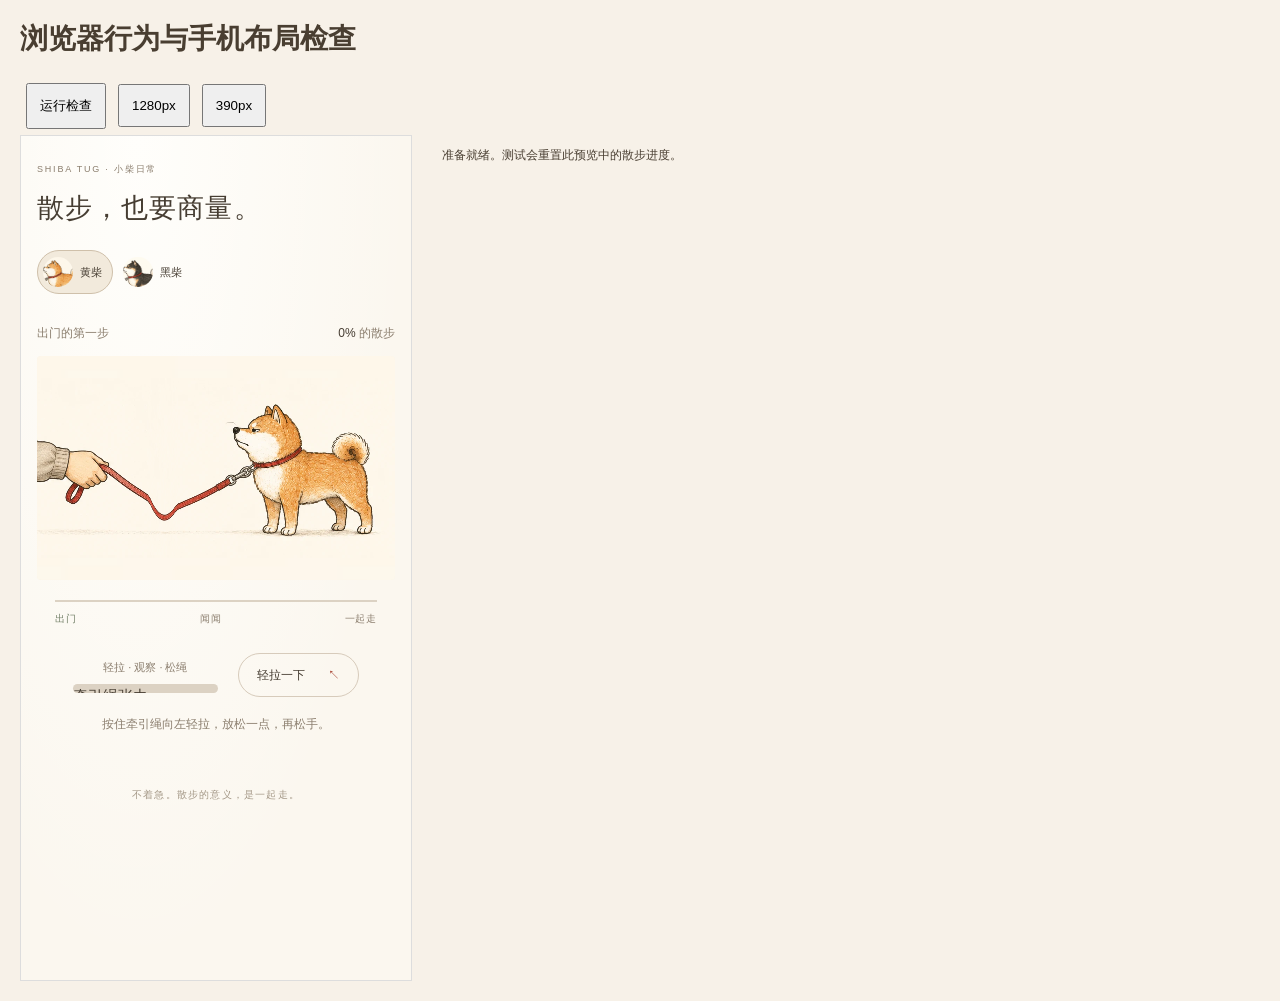
==== tests/browser-check.html @ a0f44a63 "fix: apply pointer feedback immediately and verify release edge cases" ====
<!doctype html><html lang="zh-CN"><meta charset="utf-8"><title>柴犬浏览器检查</title>
<style>body{font:14px system-ui;background:#f7f1e8;color:#493e31;margin:20px}button{padding:12px;margin:6px}pre{white-space:pre-wrap;font:12px/1.5 monospace}iframe{display:block;border:1px solid #ddd;width:390px;height:844px;background:#fbf7ef}main{display:flex;gap:30px}section{flex:1}</style>
<h1>浏览器行为与手机布局检查</h1><button id="run">运行检查</button><button id="desktop">1280px</button><button id="mobile">390px</button><main><iframe id="game" src="../index.html" title="测试中的柴犬游戏"></iframe><section><pre id="output">准备就绪。测试会重置此预览中的散步进度。</pre></section></main>
<script>
const f=document.querySelector('#game'),out=document.querySelector('#output');
document.querySelector('#desktop').onclick=()=>f.style.width='1280px';document.querySelector('#mobile').onclick=()=>f.style.width='390px';
const sleep=ms=>new Promise(r=>setTimeout(r,ms));
async function until(fn,limit=5000){const start=performance.now();while(!fn()){if(performance.now()-start>limit)throw Error('等待状态超时');await sleep(25)}}
document.querySelector('#run').onclick=async()=>{
 out.textContent='';const log=s=>out.textContent+=s+'\n',check=(ok,label)=>{if(!ok)throw Error(label);log('PASS '+label)};
 const w=f.contentWindow,d=f.contentDocument,$=id=>d.getElementById(id),stage=$('stage');
 const send=(type,x,pointerType='mouse')=>stage.dispatchEvent(new w.PointerEvent(type,{bubbles:true,cancelable:true,clientX:x,clientY:stage.getBoundingClientRect().top+100,pointerId:7,button:0,isPrimary:true,pointerType}));
 try{
  await until(()=>stage.dataset.state==='idle'||stage.dataset.state==='complete');
  if(stage.dataset.state==='complete')$('restart').click();
  d.querySelector('button[data-breed="yellow"]').click();await until(()=>stage.dataset.breed==='yellow',15000);
  const width=stage.getBoundingClientRect().width,start=width*.7;
  const old=Number(stage.dataset.progress);
  send('pointerdown',start);send('pointermove',start-10,'touch');await sleep(40);send('pointerup',start-10,'touch');
  check(Number(stage.dataset.progress)>old,'10px 短拉有进度（合成触摸 PointerEvent）');
  send('pointerdown',start);send('pointermove',start-width*.11);await sleep(40);
  check(stage.dataset.state==='dragging','松手收尾可立即被打断');
  const fixed=stage.dataset.progress;send('pointercancel',start);await sleep(800);
  check(stage.dataset.progress===fixed&&stage.dataset.state==='idle','取消不提交预览');
  send('pointerdown',start);send('pointerup',start-width*.23);await sleep(900);
  check(stage.dataset.progress===fixed,'猛拉触发拒绝、不奖励距离');
  // Mutation timing measures JS input -> DOM feedback, NOT physical input-to-photon.
  const samples=[],feedback=[];let drawMs=0,drawCalls=0;const context=$('scene').getContext('2d'),originalDraw=context.drawImage;context.drawImage=function(...args){const t=performance.now();const r=originalDraw.apply(this,args);drawMs+=performance.now()-t;drawCalls++;return r;};send('pointerdown',start);
  for(let i=0;i<40;i++){
    const begin=performance.now();send('pointermove',start-width*(.05+(i%10)*.008));feedback.push(performance.now()-begin);if(!(Number(stage.dataset.tension)>0))throw Error('同步张力反馈缺失');
    await new Promise(r=>w.requestAnimationFrame(r));if(!(Number(stage.dataset.tension)>0))throw Error('张力未在刷新回调更新');samples.push(performance.now()-begin);
  }
  send('pointercancel',start);context.drawImage=originalDraw;log('METRIC canvas draw CPU='+drawMs.toFixed(2)+'ms, calls='+drawCalls);samples.sort((a,b)=>a-b);
  feedback.sort((a,b)=>a-b);log('METRIC input dispatch → DOM feedback ms: median='+feedback[20].toFixed(2)+', p95='+feedback[38].toFixed(2));
  log('METRIC input dispatch → next rAF ms: median='+samples[20].toFixed(2)+', p95='+samples[38].toFixed(2));
  const before=stage.dataset.progress;
  d.querySelector('button[data-breed="black"]').click();await until(()=>stage.dataset.breed==='black',15000);
  check(stage.dataset.progress===before,'切换黑柴保留进度');
  $('leashControl').click();await sleep(30);
  d.querySelector('button[data-breed="yellow"]').click();await until(()=>stage.dataset.breed==='yellow',15000);
  await sleep(900);check(stage.dataset.state==='idle','动画中切换不被旧播放覆盖');
  while(stage.dataset.progress!=='1'){$('leashControl').click();await sleep(35)}
  await until(()=>stage.dataset.state==='complete');await sleep(1800);
  check(stage.dataset.state==='complete'&&!$('result').hidden,'完成结果持续显示');
  $('restart').click();await sleep(100);check(stage.dataset.progress==='0'&&stage.dataset.state==='idle','重新开始清除进度');
  const assets=[...Object.values(w.ShibaFrames),...Object.values(w.ShibaBlackFrames)];
  await Promise.all(assets.map(src=>new Promise((resolve,reject)=>{const img=new w.Image();img.onload=async()=>{await img.decode();if(img.naturalWidth!==1536||img.naturalHeight!==512)reject(Error('尺寸错误 '+src));else resolve()};img.onerror=()=>reject(Error('资源缺失 '+src));img.src=new URL(src,d.baseURI).href})));
  check(true,assets.length+' 张动作资源可加载和解码');
  check(d.documentElement.scrollWidth<=d.documentElement.clientWidth,'手机布局无横向溢出');
  log('DONE。仍需真实鼠标/键盘与视觉检查；合成触摸不是实体手机测试。');
 }catch(e){log('FAIL '+e.message)}
};
</script></html>
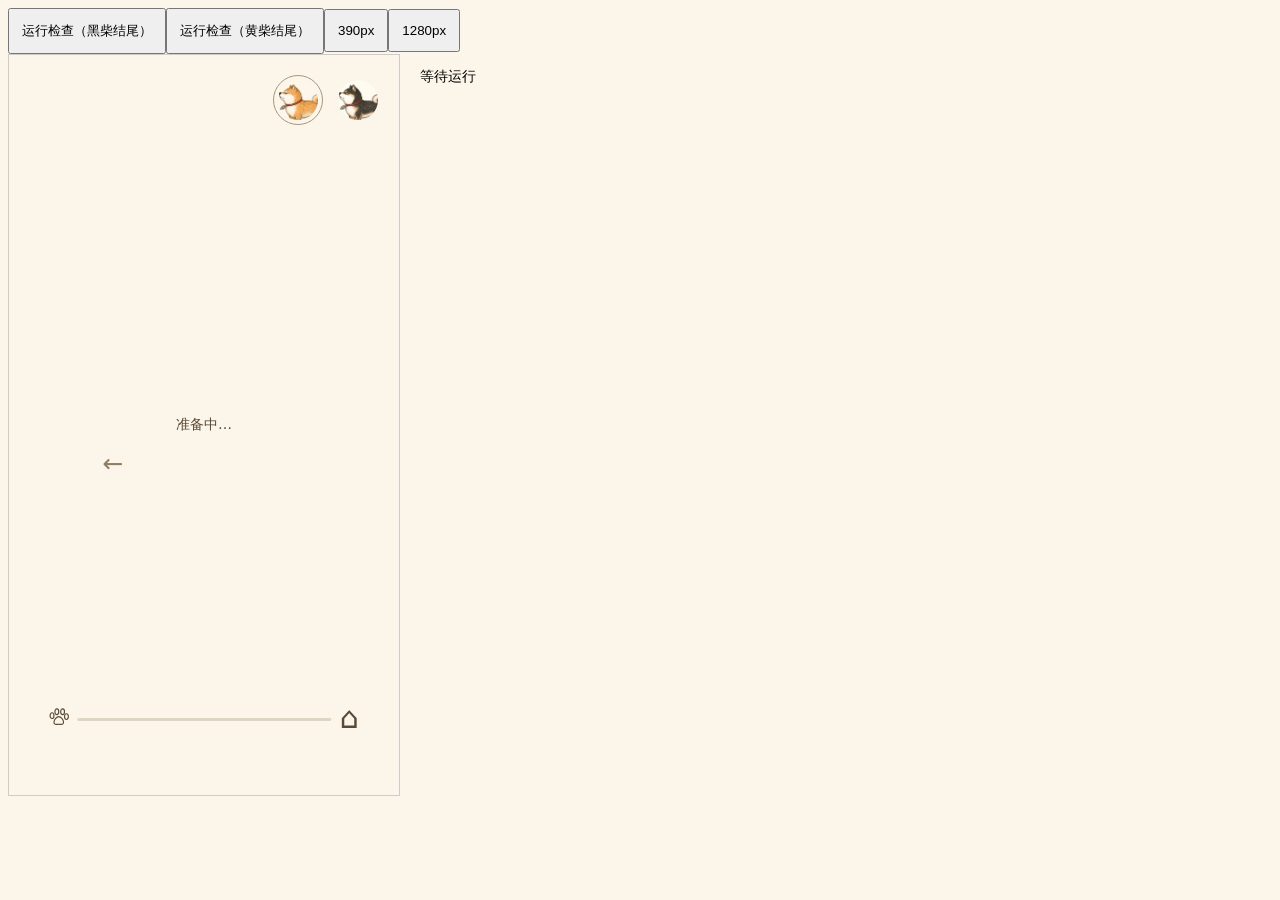
==== commit ac96269c: "feat: finish homecoming camera and verify immersive drag experience" ====
--- a/tests/browser-check.html
+++ b/tests/browser-check.html
@@ -1,53 +1,24 @@
-<!doctype html><html lang="zh-CN"><meta charset="utf-8"><title>柴犬浏览器检查</title>
-<style>body{font:14px system-ui;background:#f7f1e8;color:#493e31;margin:20px}button{padding:12px;margin:6px}pre{white-space:pre-wrap;font:12px/1.5 monospace}iframe{display:block;border:1px solid #ddd;width:390px;height:844px;background:#fbf7ef}main{display:flex;gap:30px}section{flex:1}</style>
-<h1>浏览器行为与手机布局检查</h1><button id="run">运行检查</button><button id="desktop">1280px</button><button id="mobile">390px</button><main><iframe id="game" src="../index.html" title="测试中的柴犬游戏"></iframe><section><pre id="output">准备就绪。测试会重置此预览中的散步进度。</pre></section></main>
-<script>
-const f=document.querySelector('#game'),out=document.querySelector('#output');
-document.querySelector('#desktop').onclick=()=>f.style.width='1280px';document.querySelector('#mobile').onclick=()=>f.style.width='390px';
-const sleep=ms=>new Promise(r=>setTimeout(r,ms));
-async function until(fn,limit=5000){const start=performance.now();while(!fn()){if(performance.now()-start>limit)throw Error('等待状态超时');await sleep(25)}}
-document.querySelector('#run').onclick=async()=>{
- out.textContent='';const log=s=>out.textContent+=s+'\n',check=(ok,label)=>{if(!ok)throw Error(label);log('PASS '+label)};
- const w=f.contentWindow,d=f.contentDocument,$=id=>d.getElementById(id),stage=$('stage');
- const send=(type,x,pointerType='mouse')=>stage.dispatchEvent(new w.PointerEvent(type,{bubbles:true,cancelable:true,clientX:x,clientY:stage.getBoundingClientRect().top+100,pointerId:7,button:0,isPrimary:true,pointerType}));
- try{
-  await until(()=>stage.dataset.state==='idle'||stage.dataset.state==='complete');
-  if(stage.dataset.state==='complete')$('restart').click();
-  d.querySelector('button[data-breed="yellow"]').click();await until(()=>stage.dataset.breed==='yellow',15000);
-  const width=stage.getBoundingClientRect().width,start=width*.7;
-  const old=Number(stage.dataset.progress);
-  send('pointerdown',start);send('pointermove',start-10,'touch');await sleep(40);send('pointerup',start-10,'touch');
-  check(Number(stage.dataset.progress)>old,'10px 短拉有进度（合成触摸 PointerEvent）');
-  send('pointerdown',start);send('pointermove',start-width*.11);await sleep(40);
-  check(stage.dataset.state==='dragging','松手收尾可立即被打断');
-  const fixed=stage.dataset.progress;send('pointercancel',start);await sleep(800);
-  check(stage.dataset.progress===fixed&&stage.dataset.state==='idle','取消不提交预览');
-  send('pointerdown',start);send('pointerup',start-width*.23);await sleep(900);
-  check(stage.dataset.progress===fixed,'猛拉触发拒绝、不奖励距离');
-  // Mutation timing measures JS input -> DOM feedback, NOT physical input-to-photon.
-  const samples=[],feedback=[];let drawMs=0,drawCalls=0;const context=$('scene').getContext('2d'),originalDraw=context.drawImage;context.drawImage=function(...args){const t=performance.now();const r=originalDraw.apply(this,args);drawMs+=performance.now()-t;drawCalls++;return r;};send('pointerdown',start);
-  for(let i=0;i<40;i++){
-    const begin=performance.now();send('pointermove',start-width*(.05+(i%10)*.008));feedback.push(performance.now()-begin);if(!(Number(stage.dataset.tension)>0))throw Error('同步张力反馈缺失');
-    await new Promise(r=>w.requestAnimationFrame(r));if(!(Number(stage.dataset.tension)>0))throw Error('张力未在刷新回调更新');samples.push(performance.now()-begin);
-  }
-  send('pointercancel',start);context.drawImage=originalDraw;log('METRIC canvas draw CPU='+drawMs.toFixed(2)+'ms, calls='+drawCalls);samples.sort((a,b)=>a-b);
-  feedback.sort((a,b)=>a-b);log('METRIC input dispatch → DOM feedback ms: median='+feedback[20].toFixed(2)+', p95='+feedback[38].toFixed(2));
-  log('METRIC input dispatch → next rAF ms: median='+samples[20].toFixed(2)+', p95='+samples[38].toFixed(2));
-  const before=stage.dataset.progress;
-  d.querySelector('button[data-breed="black"]').click();await until(()=>stage.dataset.breed==='black',15000);
-  check(stage.dataset.progress===before,'切换黑柴保留进度');
-  $('leashControl').click();await sleep(30);
-  d.querySelector('button[data-breed="yellow"]').click();await until(()=>stage.dataset.breed==='yellow',15000);
-  await sleep(900);check(stage.dataset.state==='idle','动画中切换不被旧播放覆盖');
-  while(stage.dataset.progress!=='1'){$('leashControl').click();await sleep(35)}
-  await until(()=>stage.dataset.state==='complete');await sleep(1800);
-  check(stage.dataset.state==='complete'&&!$('result').hidden,'完成结果持续显示');
-  $('restart').click();await sleep(100);check(stage.dataset.progress==='0'&&stage.dataset.state==='idle','重新开始清除进度');
-  const assets=[...Object.values(w.ShibaFrames),...Object.values(w.ShibaBlackFrames)];
-  await Promise.all(assets.map(src=>new Promise((resolve,reject)=>{const img=new w.Image();img.onload=async()=>{await img.decode();if(img.naturalWidth!==1536||img.naturalHeight!==512)reject(Error('尺寸错误 '+src));else resolve()};img.onerror=()=>reject(Error('资源缺失 '+src));img.src=new URL(src,d.baseURI).href})));
-  check(true,assets.length+' 张动作资源可加载和解码');
-  check(d.documentElement.scrollWidth<=d.documentElement.clientWidth,'手机布局无横向溢出');
-  log('DONE。仍需真实鼠标/键盘与视觉检查；合成触摸不是实体手机测试。');
- }catch(e){log('FAIL '+e.message)}
-};
-</script></html>
+<!doctype html><html lang="zh-CN"><meta charset="utf-8"><title>拉绳遛柴验证</title><style>body{font:14px system-ui;background:#fcf6ea}button{padding:12px}main{display:flex;gap:20px}iframe{width:390px;height:740px;border:1px solid #ccc;flex-shrink:0}pre{white-space:pre-wrap}</style><button id="run">运行检查（黑柴结尾）</button><button id="yellowEnd">运行检查（黄柴结尾）</button><button id="mobile">390px</button><button id="desktop">1280px</button><main><iframe id="game" src="../index.html" title="游戏验证"></iframe><pre id="output">等待运行</pre></main><script>
+const f=document.querySelector('#game'),out=document.querySelector('#output'),sleep=ms=>new Promise(r=>setTimeout(r,ms));
+document.querySelector('#mobile').onclick=()=>f.style.width='390px';document.querySelector('#desktop').onclick=()=>f.style.width='1280px';
+async function until(fn,limit=12000){let at=performance.now();while(!fn()){if(performance.now()-at>limit)throw Error('等待超时');await sleep(25)}}
+document.querySelector('#yellowEnd').onclick=()=>{document.querySelector('#run').dataset.ending='yellow';document.querySelector('#run').click()};
+document.querySelector('#run').onclick=async()=>{out.textContent='';const log=s=>out.textContent+=s+'\n',ok=(v,s)=>{if(!v)throw Error(s);log('PASS '+s)};const w=f.contentWindow,d=f.contentDocument,$=id=>d.getElementById(id),stage=$('stage');
+const send=(type,t=0,target=$('ropeHit'))=>{const b=stage.getBoundingClientRect();target.dispatchEvent(new w.PointerEvent(type,{bubbles:true,cancelable:true,clientX:b.left+b.width*.7-t*w.ShibaRules.pullLength(b.width),clientY:b.top+b.height*.6,pointerId:7,pointerType:'touch',button:0,isPrimary:true}))};
+const pull=async(t)=>{send('pointerdown');send('pointermove',t);const predicted=+stage.dataset.preview;send('pointerup',t);await sleep(850);return predicted;};
+try{
+ await until(()=>stage.dataset.state==='idle'||stage.dataset.state==='complete');if(stage.dataset.state==='complete')$('restart').click();
+ send('pointerdown',0,stage);ok(stage.dataset.state==='idle','空白处不能拉绳');
+ send('pointerdown');send('pointermove',.5);const preview=+stage.dataset.preview;ok(preview>0&&+stage.dataset.progress===0,'拖动立即预览，不提前结算');send('pointerup',.5);await sleep(900);ok(Math.abs(+stage.dataset.progress-preview)<.001,'松手收益与预览一致');
+ const saved=+stage.dataset.progress;send('pointerdown');send('pointermove',1);ok(+stage.dataset.preview===0,'过拉无收益');send('pointermove',.5);await sleep(200);ok(+stage.dataset.preview>0,'回松保持后恢复');send('pointercancel');ok(+stage.dataset.progress===saved&&+stage.dataset.preview===0,'取消撤销预览');
+ await pull(.6);send('pointerdown');send('pointermove',.4);ok(stage.dataset.state==='dragging','连续拖拽可开始');send('pointercancel');
+ const samples=[],rafSamples=[];send('pointerdown');for(let i=0;i<30;i++){const at=performance.now();send('pointermove',.3+i%5*.04);samples.push(performance.now()-at);await new Promise(r=>w.requestAnimationFrame(r));rafSamples.push(performance.now()-at)}send('pointercancel');samples.sort((a,b)=>a-b);rafSamples.sort((a,b)=>a-b);log('METRIC dispatch→feedback median/P95 '+samples[15].toFixed(2)+'/'+samples[28].toFixed(2)+' ms');log('METRIC next rAF median/P95 '+rafSamples[15].toFixed(2)+'/'+rafSamples[28].toFixed(2)+' ms');
+ const before=stage.dataset.progress;d.querySelector('[data-breed="black"]').click();await until(()=>stage.dataset.breed==='black');ok(stage.dataset.progress===before,'换黑柴保留进度');
+ send('pointerdown');send('pointermove',1);send('pointerup',1);await sleep(250);ok(stage.dataset.state==='settling','黑柴得意反应');await sleep(800);
+ if(document.querySelector('#run').dataset.ending==='yellow'){d.querySelector('[data-breed=yellow]').click();await until(()=>stage.dataset.breed==='yellow')}
+ for(let i=0;i<16&&+stage.dataset.progress<1;i++)await pull(.67);
+ await until(()=>stage.dataset.state==='complete');ok(+stage.dataset.endingProgress===1,'走进家门、回头结尾完成');ok(!$('restart').hidden,'重玩可用');
+ ok(d.documentElement.scrollWidth<=d.documentElement.clientWidth,'布局无横向溢出');
+ delete document.querySelector('#run').dataset.ending;log('DONE：合成触摸检查完成；实体鼠标与最终画面单独检查。');
+}catch(e){log('FAIL '+e.message)}
+};</script></html>
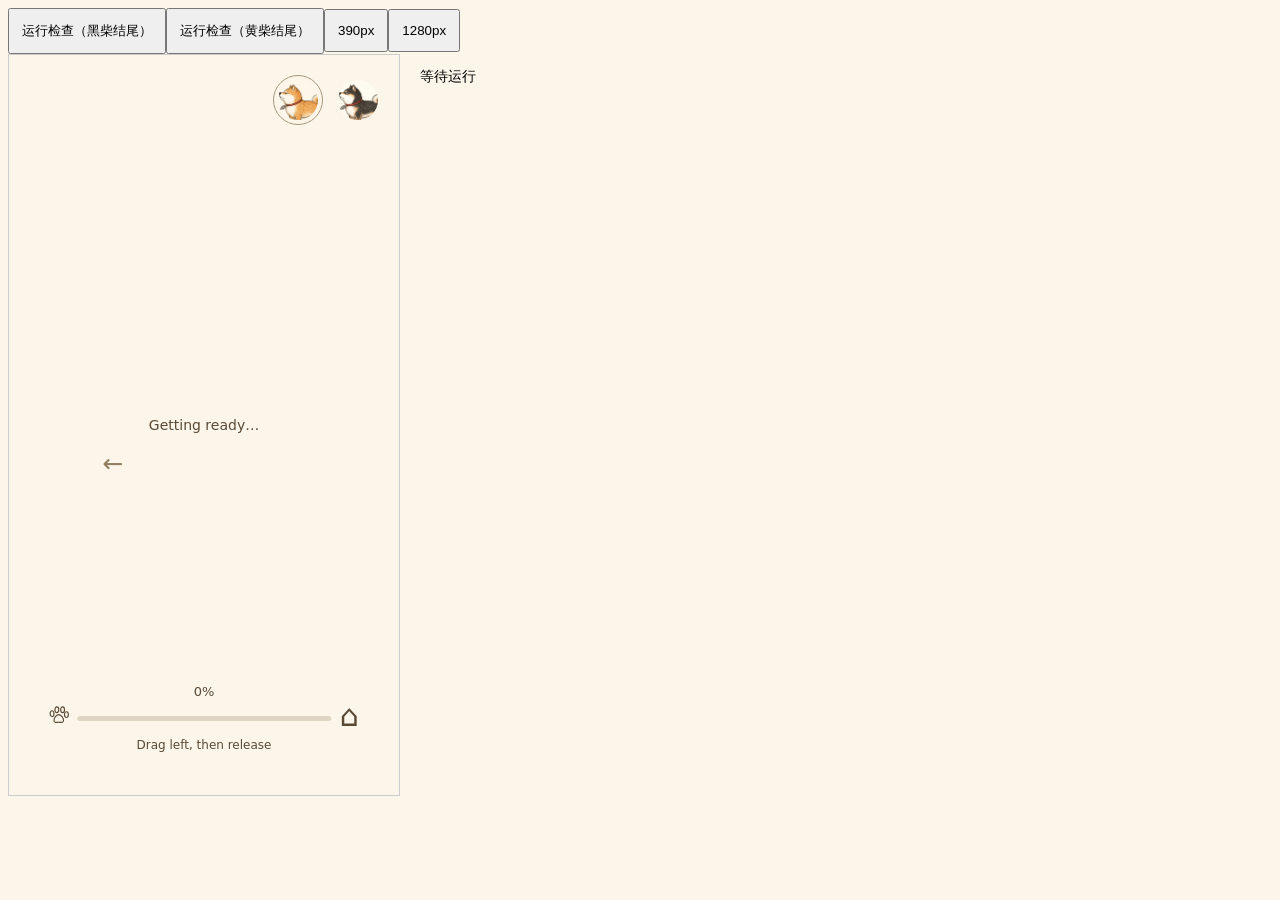
==== commit 1bcdee6f: "fix: prevent zero-progress overpull loops and show clear progress feedback" ====
--- a/tests/browser-check.html
+++ b/tests/browser-check.html
@@ -10,7 +10,7 @@
  await until(()=>stage.dataset.state==='idle'||stage.dataset.state==='complete');if(stage.dataset.state==='complete')$('restart').click();
  send('pointerdown',0,stage);ok(stage.dataset.state==='idle','空白处不能拉绳');
  send('pointerdown');send('pointermove',.5);const preview=+stage.dataset.preview;ok(preview>0&&+stage.dataset.progress===0,'拖动立即预览，不提前结算');send('pointerup',.5);await sleep(900);ok(Math.abs(+stage.dataset.progress-preview)<.001,'松手收益与预览一致');
- const saved=+stage.dataset.progress;send('pointerdown');send('pointermove',1);ok(+stage.dataset.preview===0,'过拉无收益');send('pointermove',.5);await sleep(200);ok(+stage.dataset.preview>0,'回松保持后恢复');send('pointercancel');ok(+stage.dataset.progress===saved&&+stage.dataset.preview===0,'取消撤销预览');
+ const saved=+stage.dataset.progress;send('pointerdown');send('pointermove',1);ok(+stage.dataset.preview===.08,'过拉仍有小步收益');send('pointermove',.5);await sleep(200);ok(+stage.dataset.preview>0,'回松保持后恢复');send('pointercancel');ok(+stage.dataset.progress===saved&&+stage.dataset.preview===0,'取消撤销预览');
  await pull(.6);send('pointerdown');send('pointermove',.4);ok(stage.dataset.state==='dragging','连续拖拽可开始');send('pointercancel');
  const samples=[],rafSamples=[];send('pointerdown');for(let i=0;i<30;i++){const at=performance.now();send('pointermove',.3+i%5*.04);samples.push(performance.now()-at);await new Promise(r=>w.requestAnimationFrame(r));rafSamples.push(performance.now()-at)}send('pointercancel');samples.sort((a,b)=>a-b);rafSamples.sort((a,b)=>a-b);log('METRIC dispatch→feedback median/P95 '+samples[15].toFixed(2)+'/'+samples[28].toFixed(2)+' ms');log('METRIC next rAF median/P95 '+rafSamples[15].toFixed(2)+'/'+rafSamples[28].toFixed(2)+' ms');
  const before=stage.dataset.progress;d.querySelector('[data-breed="black"]').click();await until(()=>stage.dataset.breed==='black');ok(stage.dataset.progress===before,'换黑柴保留进度');
